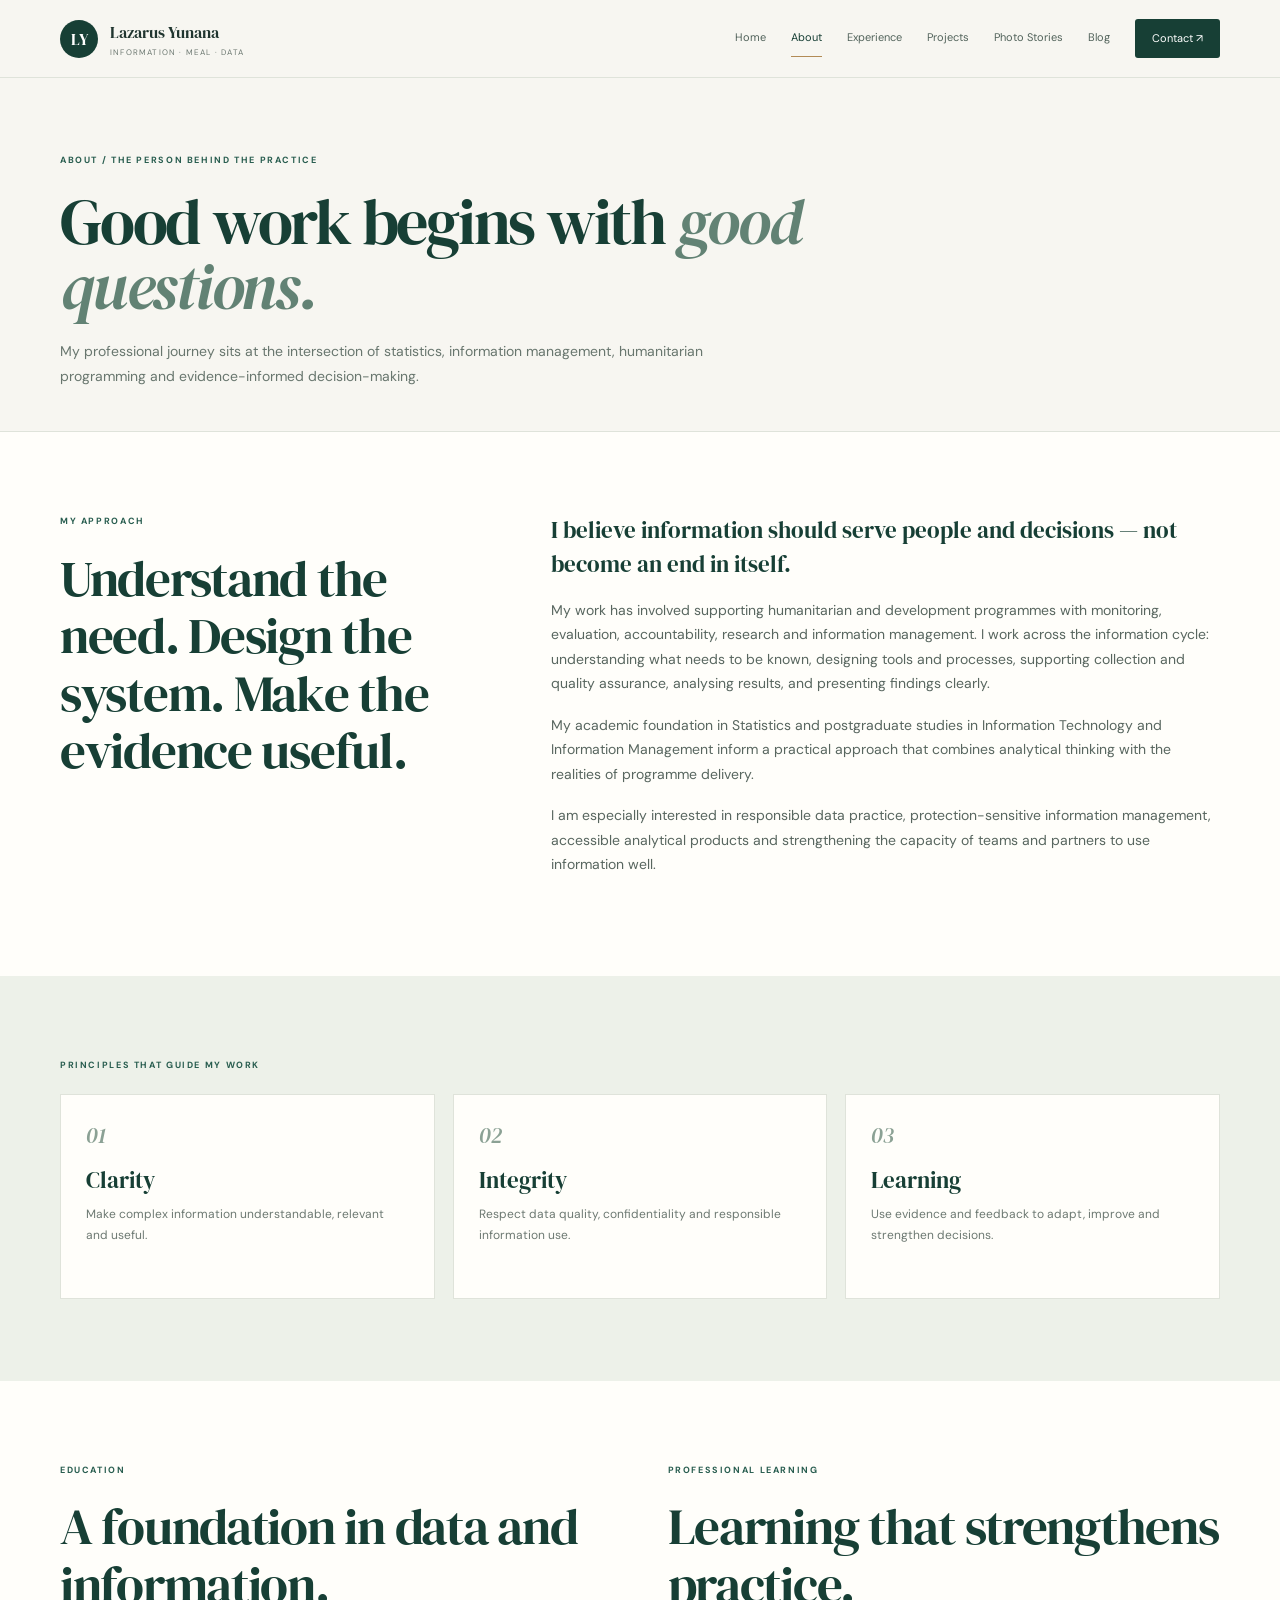
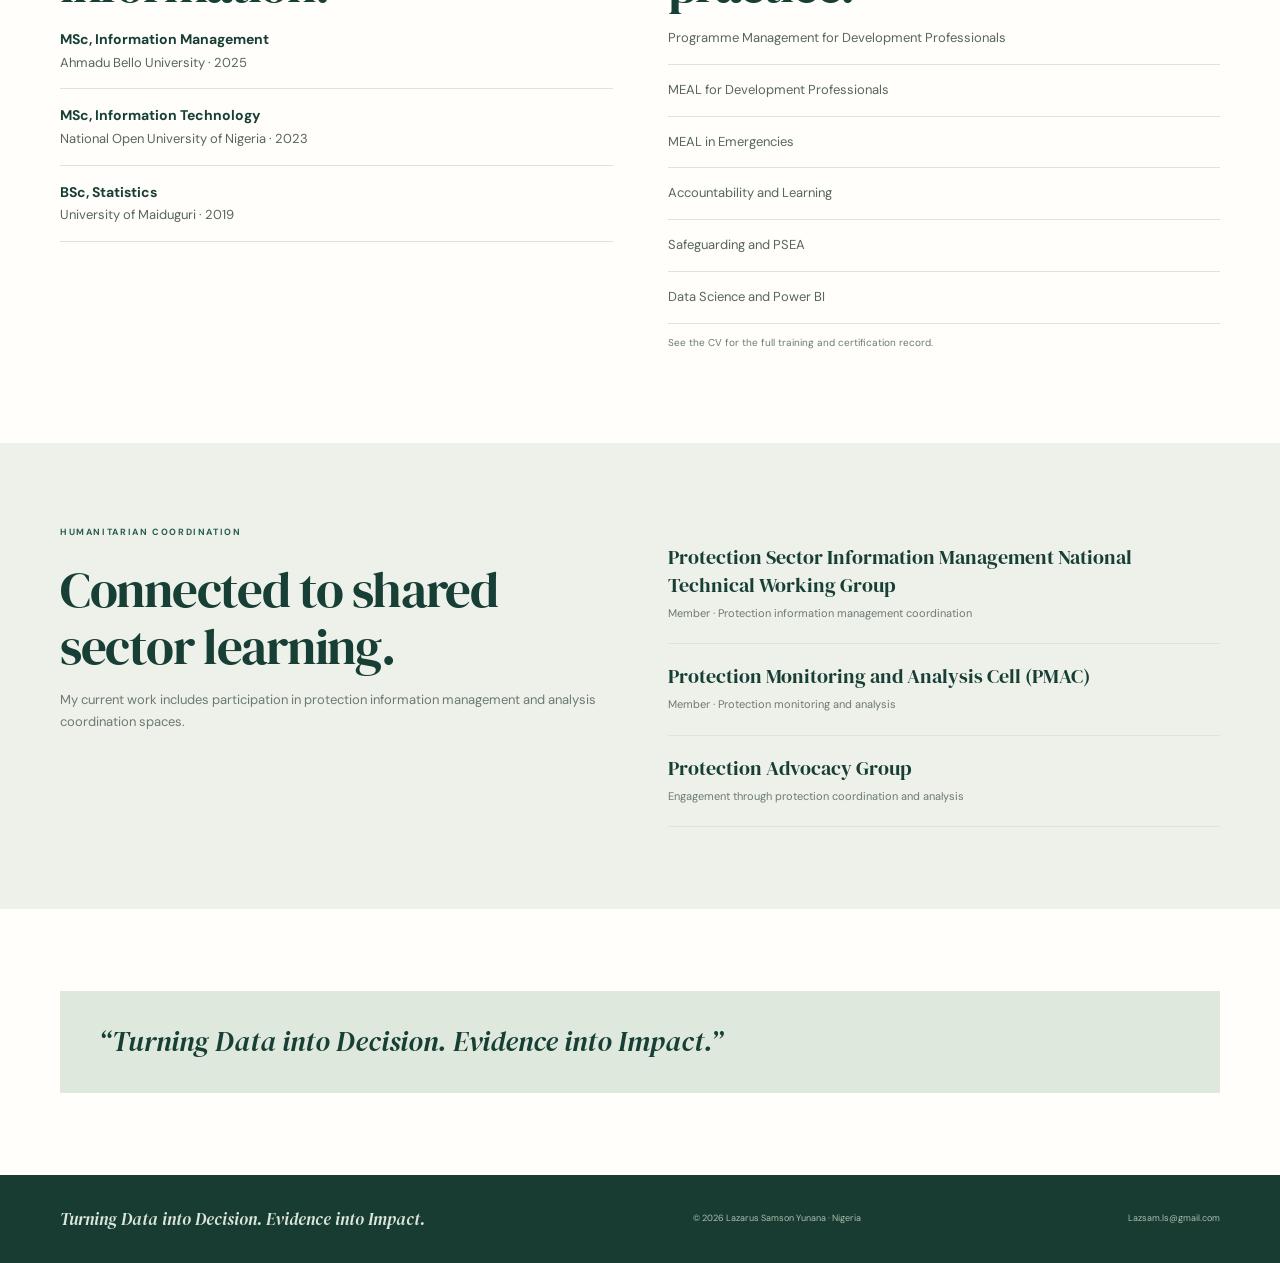
==== about.html @ 31718fa7 "Add about portfolio page" ====
<!doctype html><html lang="en"><head><meta charset="utf-8"><meta name="viewport" content="width=device-width,initial-scale=1"><meta name="description" content="Professional background, approach, education and affiliations."><meta name="theme-color" content="#173f35"><title>About | Lazarus Samson Yunana</title><link rel="stylesheet" href="style.css"><script defer src="script.js"></script></head><body><header class="site-header"><div class="container nav-wrap"><a class="brand" href="index.html"><span class="brand-mark">LY</span><span class="brand-copy"><strong>Lazarus Yunana</strong><small>Information · MEAL · Data</small></span></a><button class="menu-btn" aria-expanded="false">Menu</button><nav class="nav"><a href="index.html" >Home</a><a href="about.html" aria-current="page">About</a><a href="experience.html" >Experience</a><a href="projects.html" >Projects</a><a href="stories.html" >Photo Stories</a><a href="insights.html" >Blog</a><a class="nav-cta" href="contact.html">Contact ↗</a></nav></div></header><main>
<section class="page-hero"><div class="container"><p class="crumb">ABOUT / THE PERSON BEHIND THE PRACTICE</p><h1>Good work begins with <em>good questions.</em></h1><p class="page-lead">My professional journey sits at the intersection of statistics, information management, humanitarian programming and evidence-informed decision-making.</p></div></section>
<section class="section section-white"><div class="container intro-grid"><div><p class="section-kicker">MY APPROACH</p><h2 class="section-title">Understand the need. Design the system. Make the evidence useful.</h2></div><div class="intro-copy"><p class="lead">I believe information should serve people and decisions — not become an end in itself.</p><p>My work has involved supporting humanitarian and development programmes with monitoring, evaluation, accountability, research and information management. I work across the information cycle: understanding what needs to be known, designing tools and processes, supporting collection and quality assurance, analysing results, and presenting findings clearly.</p><p>My academic foundation in Statistics and postgraduate studies in Information Technology and Information Management inform a practical approach that combines analytical thinking with the realities of programme delivery.</p><p>I am especially interested in responsible data practice, protection-sensitive information management, accessible analytical products and strengthening the capacity of teams and partners to use information well.</p></div></div></section>
<section class="section section-sage"><div class="container"><p class="section-kicker">PRINCIPLES THAT GUIDE MY WORK</p><div class="cards"><article class="card"><span class="card-num">01</span><h3>Clarity</h3><p>Make complex information understandable, relevant and useful.</p></article><article class="card"><span class="card-num">02</span><h3>Integrity</h3><p>Respect data quality, confidentiality and responsible information use.</p></article><article class="card"><span class="card-num">03</span><h3>Learning</h3><p>Use evidence and feedback to adapt, improve and strengthen decisions.</p></article></div></div></section>
<section class="section section-white"><div class="container split"><div><p class="section-kicker">EDUCATION</p><h2 class="section-title">A foundation in data and information.</h2><ul class="detail-list"><li><strong>MSc, Information Management</strong>Ahmadu Bello University · 2025</li><li><strong>MSc, Information Technology</strong>National Open University of Nigeria · 2023</li><li><strong>BSc, Statistics</strong>University of Maiduguri · 2019</li></ul></div><div><p class="section-kicker">PROFESSIONAL LEARNING</p><h2 class="section-title">Learning that strengthens practice.</h2><ul class="detail-list"><li>Programme Management for Development Professionals</li><li>MEAL for Development Professionals</li><li>MEAL in Emergencies</li><li>Accountability and Learning</li><li>Safeguarding and PSEA</li><li>Data Science and Power BI</li></ul><p style="font-size:10px;color:var(--muted)">See the CV for the full training and certification record.</p></div></div></section>
<section class="section section-sage"><div class="container split"><div><p class="section-kicker">HUMANITARIAN COORDINATION</p><h2 class="section-title">Connected to shared sector learning.</h2><p style="color:var(--muted);font-size:13px">My current work includes participation in protection information management and analysis coordination spaces.</p></div><div><div class="affiliation"><strong>Protection Sector Information Management National Technical Working Group</strong><span>Member · Protection information management coordination</span></div><div class="affiliation"><strong>Protection Monitoring and Analysis Cell (PMAC)</strong><span>Member · Protection monitoring and analysis</span></div><div class="affiliation"><strong>Protection Advocacy Group</strong><span>Engagement through protection coordination and analysis</span></div></div></div></section><section class="section section-white"><div class="container quote-band">“Turning Data into Decision. Evidence into Impact.”</div></section></main><footer class="site-footer"><div class="container footer-wrap"><p>Turning Data into Decision. Evidence into Impact.</p><small>© <span data-year>2026</span> Lazarus Samson Yunana · Nigeria</small><small><a href="mailto:Lazsam.ls@gmail.com">Lazsam.ls@gmail.com</a></small></div></footer></body></html>
---- style.css ----
@import url('https://fonts.googleapis.com/css2?family=DM+Sans:wght@400;500;600;700&family=DM+Serif+Display:ital@0;1&display=swap');:root{--paper:#f7f6f1;--white:#fffefa;--ink:#20352f;--green:#173f35;--green2:#285d4f;--sage:#dfe8dc;--sage2:#edf1e9;--muted:#6d7972;--line:#dfe3da;--gold:#b28b56;--serif:'DM Serif Display',Georgia,serif;--sans:'DM Sans',Arial,sans-serif;--max:1160px}*{box-sizing:border-box}html{scroll-behavior:smooth}body{margin:0;background:var(--paper);color:var(--ink);font:15px/1.75 var(--sans)}a{color:inherit;text-decoration:none}img{max-width:100%;display:block}.container{width:min(var(--max),calc(100% - 52px));margin:auto}.site-header{height:78px;background:#f7f6f1f2;border-bottom:1px solid var(--line);position:sticky;top:0;z-index:20;backdrop-filter:blur(12px)}.nav-wrap{height:100%;display:flex;align-items:center;justify-content:space-between;gap:25px}.brand{display:flex;align-items:center;gap:12px}.brand-mark{width:38px;height:38px;border-radius:50%;background:var(--green);color:white;display:grid;place-items:center;font:16px var(--serif)}.brand-copy{display:flex;flex-direction:column;line-height:1.25}.brand-copy strong{font:16px var(--serif)}.brand-copy small{font-size:8px;letter-spacing:.15em;color:var(--muted);text-transform:uppercase;margin-top:4px}.nav{display:flex;align-items:center;gap:25px;font-size:11px;color:#52635b}.nav a{padding:8px 0;border-bottom:1px solid transparent}.nav a:hover,.nav a[aria-current=page]{color:var(--green);border-color:var(--gold)}.nav .nav-cta{background:var(--green);color:white;padding:10px 17px;border:0;border-radius:3px}.menu-btn{display:none;background:none;border:1px solid var(--line);padding:9px 11px;color:var(--green)}.hero{padding:82px 0 60px}.hero-grid{display:grid;grid-template-columns:1.15fr .85fr;gap:75px;align-items:center}.eyebrow,.section-kicker,.crumb{font-size:9px;font-weight:700;letter-spacing:.18em;text-transform:uppercase;color:var(--green2);margin:0 0 20px}.hero h1,.page-hero h1{font:clamp(48px,6vw,78px)/1.02 var(--serif);letter-spacing:-.035em;color:var(--green);margin:0}.hero h1 em,.page-hero h1 em{color:#628274;font-weight:400}.hero-lead{font-size:17px;max-width:650px;color:#53635b;margin:25px 0 12px}.hero-tagline{font:22px/1.4 var(--serif);color:var(--green2);margin:25px 0 0}.hero-actions{display:flex;gap:12px;flex-wrap:wrap;margin-top:30px}.btn{display:inline-flex;align-items:center;gap:18px;padding:12px 17px;border:1px solid var(--green);font-size:11px;font-weight:700;border-radius:3px;transition:.2s}.btn-primary{background:var(--green);color:white}.btn:hover{transform:translateY(-2px);box-shadow:0 8px 20px #183c2d18}.portrait-wrap{position:relative;max-width:390px;margin:auto}.portrait-wrap:before{content:'';position:absolute;inset:18px -18px -18px 18px;background:var(--sage)}.portrait{position:relative;width:100%;aspect-ratio:4/5;object-fit:cover;object-position:center 30%;background:#e8e8df}.portrait-note{position:absolute;bottom:20px;left:-32px;background:var(--green);color:white;padding:14px 17px;font:14px var(--serif);max-width:190px}.hero-foot{display:flex;gap:25px;flex-wrap:wrap;border-top:1px solid var(--line);margin-top:65px;padding-top:18px;color:var(--muted);font-size:10px}.hero-foot strong{color:var(--green);letter-spacing:.12em;font-size:9px}.section{padding:82px 0}.section-white{background:var(--white)}.section-sage{background:var(--sage2)}.section-dark{background:var(--green);color:white}.section-heading{display:flex;justify-content:space-between;align-items:end;gap:45px;margin-bottom:36px}.section-heading h2,.section-title{font:clamp(35px,4vw,52px)/1.12 var(--serif);color:var(--green);margin:0;letter-spacing:-.025em}.section-dark .section-heading h2{color:white}.section-heading>p{max-width:420px;color:var(--muted);font-size:13px;margin:0}.section-dark .section-heading>p{color:#c2d0c8}.intro-grid{display:grid;grid-template-columns:.75fr 1.25fr;gap:90px}.intro-copy p{margin:0 0 17px;color:#58665f;font-size:14px}.intro-copy .lead{font:23px/1.45 var(--serif);color:var(--green)}.text-link{display:inline-flex;gap:10px;align-items:center;border-bottom:1px solid #aab8ae;padding-bottom:4px;font-size:11px;font-weight:700;color:var(--green);margin-top:12px}.cards{display:grid;grid-template-columns:repeat(3,1fr);gap:18px}.card{background:var(--white);border:1px solid var(--line);padding:25px;min-height:205px}.card-num{font:italic 22px var(--serif);color:#8ba194}.card h3{font:23px/1.2 var(--serif);margin:16px 0 9px;color:var(--green)}.card p{font-size:12px;color:var(--muted);margin:0}.project-grid{display:grid;grid-template-columns:repeat(2,1fr);gap:22px}.project-card{background:var(--white);border:1px solid var(--line);overflow:hidden}.project-art{height:210px;background:var(--green);position:relative;overflow:hidden;display:grid;place-items:center;color:#e5eee5}.project-art:before{content:'';position:absolute;inset:0;background-image:linear-gradient(#ffffff12 1px,transparent 1px),linear-gradient(90deg,#ffffff12 1px,transparent 1px);background-size:30px 30px}.art-words{position:relative;text-align:center;font:italic 29px/1.2 var(--serif);z-index:1}.art-words small{display:block;font:8px var(--sans);letter-spacing:.2em;text-transform:uppercase;margin-bottom:14px;color:#c4d4c9}.art-sage{background:#dfe8dc;color:var(--green)}.art-sage:before{background-image:linear-gradient(#214b3b16 1px,transparent 1px),linear-gradient(90deg,#214b3b16 1px,transparent 1px)}.project-body{padding:23px}.project-meta{font-size:8px;letter-spacing:.16em;color:var(--gold);font-weight:700;text-transform:uppercase}.project-body h3{font:26px/1.15 var(--serif);margin:10px 0;color:var(--green)}.project-body p{font-size:12px;color:var(--muted);margin:0 0 14px}.project-tools,.timeline-tags{display:flex;flex-wrap:wrap;gap:7px;margin-top:15px}.project-tools span,.timeline-tags span{font-size:9px;padding:5px 9px;background:var(--sage2);color:#50665a;border-radius:20px}.page-hero{padding:75px 0 43px;border-bottom:1px solid var(--line)}.page-hero h1{font-size:clamp(43px,5vw,66px);max-width:850px}.page-lead{max-width:720px;color:#68766e;font-size:14px;margin:20px 0 0}.timeline{max-width:930px;margin:auto}.timeline-item{display:grid;grid-template-columns:150px 1fr;gap:35px;padding:26px 0;border-bottom:1px solid var(--line)}.timeline-date{font-size:10px;color:var(--gold);letter-spacing:.08em;font-weight:700}.timeline-item h3{font:25px/1.2 var(--serif);color:var(--green);margin:0 0 5px}.timeline-item h4{font-size:11px;color:#68776e;margin:0 0 12px}.timeline-item p{font-size:12px;color:var(--muted);margin:0;max-width:720px}.split{display:grid;grid-template-columns:1fr 1fr;gap:55px;align-items:start}.detail-list{list-style:none;padding:0;margin:0}.detail-list li{padding:14px 0;border-bottom:1px solid var(--line);font-size:13px;color:#58665f}.detail-list strong{display:block;color:var(--green);font-size:14px}.affiliation{padding:18px 0;border-bottom:1px solid var(--line)}.affiliation strong{display:block;font:20px var(--serif);color:var(--green)}.affiliation span{font-size:11px;color:var(--muted)}.embed-grid{display:grid;grid-template-columns:1fr 1fr;gap:20px}.embed-card{border:1px solid var(--line);background:var(--white);padding:18px}.embed-card h3{font:23px var(--serif);margin:4px 0 14px;color:var(--green)}.embed-card iframe{width:100%;height:390px;border:0;background:#eef1eb}.embed-note{font-size:10px;color:var(--muted);margin-top:12px}.story-placeholder{border:1px dashed #b8c5b9;background:#f3f5ef;padding:38px;text-align:center;color:var(--muted)}.story-placeholder strong{display:block;font:25px var(--serif);color:var(--green);margin-bottom:8px}.contact-grid{display:grid;grid-template-columns:1fr 1fr;gap:65px}.contact-method{padding:17px 0;border-bottom:1px solid var(--line);display:flex;justify-content:space-between;gap:15px}.contact-method small{display:block;color:var(--gold);font-size:8px;letter-spacing:.16em;font-weight:700}.contact-method strong{font-size:14px;color:var(--green)}.quote-band{background:var(--sage);padding:32px 38px;font:italic 28px/1.35 var(--serif);color:var(--green)}.site-footer{background:#183c32;color:#dbe5dc;padding:32px 0}.footer-wrap{display:flex;justify-content:space-between;align-items:center;gap:20px;flex-wrap:wrap}.footer-wrap p{font:italic 17px var(--serif);margin:0}.footer-wrap small{font-size:9px;color:#aebeb2}@media(max-width:900px){.nav{gap:13px}.hero-grid{gap:40px}.cards{grid-template-columns:repeat(2,1fr)}}@media(max-width:700px){.container{width:min(100% - 34px,var(--max))}.site-header{height:68px}.brand-copy strong{font-size:14px}.brand-copy small{font-size:7px}.menu-btn{display:block}.nav{display:none;position:absolute;top:67px;left:0;right:0;background:var(--paper);padding:16px 22px 22px;border-bottom:1px solid var(--line);flex-direction:column;align-items:stretch;gap:4px}.nav.open{display:flex}.nav a{padding:10px}.nav .nav-cta{text-align:center;margin-top:8px}.hero{padding:53px 0 35px}.hero-grid{grid-template-columns:1fr;gap:40px}.hero h1{font-size:48px}.hero-lead{font-size:15px}.portrait-wrap{max-width:290px}.portrait-note{left:-12px}.hero-foot{margin-top:45px;gap:13px}.section{padding:58px 0}.section-heading,.intro-grid,.split,.contact-grid{display:grid;grid-template-columns:1fr;gap:20px}.section-heading h2,.section-title{font-size:39px}.cards,.project-grid,.embed-grid{grid-template-columns:1fr}.timeline-item{grid-template-columns:1fr;gap:7px;padding:22px 0}.timeline-item h3{font-size:23px}.embed-card iframe{height:330px}.page-hero{padding:52px 0 35px}.page-hero h1{font-size:46px}.quote-band{padding:25px;font-size:24px}.footer-wrap{align-items:flex-start;flex-direction:column}.project-art{height:180px}}
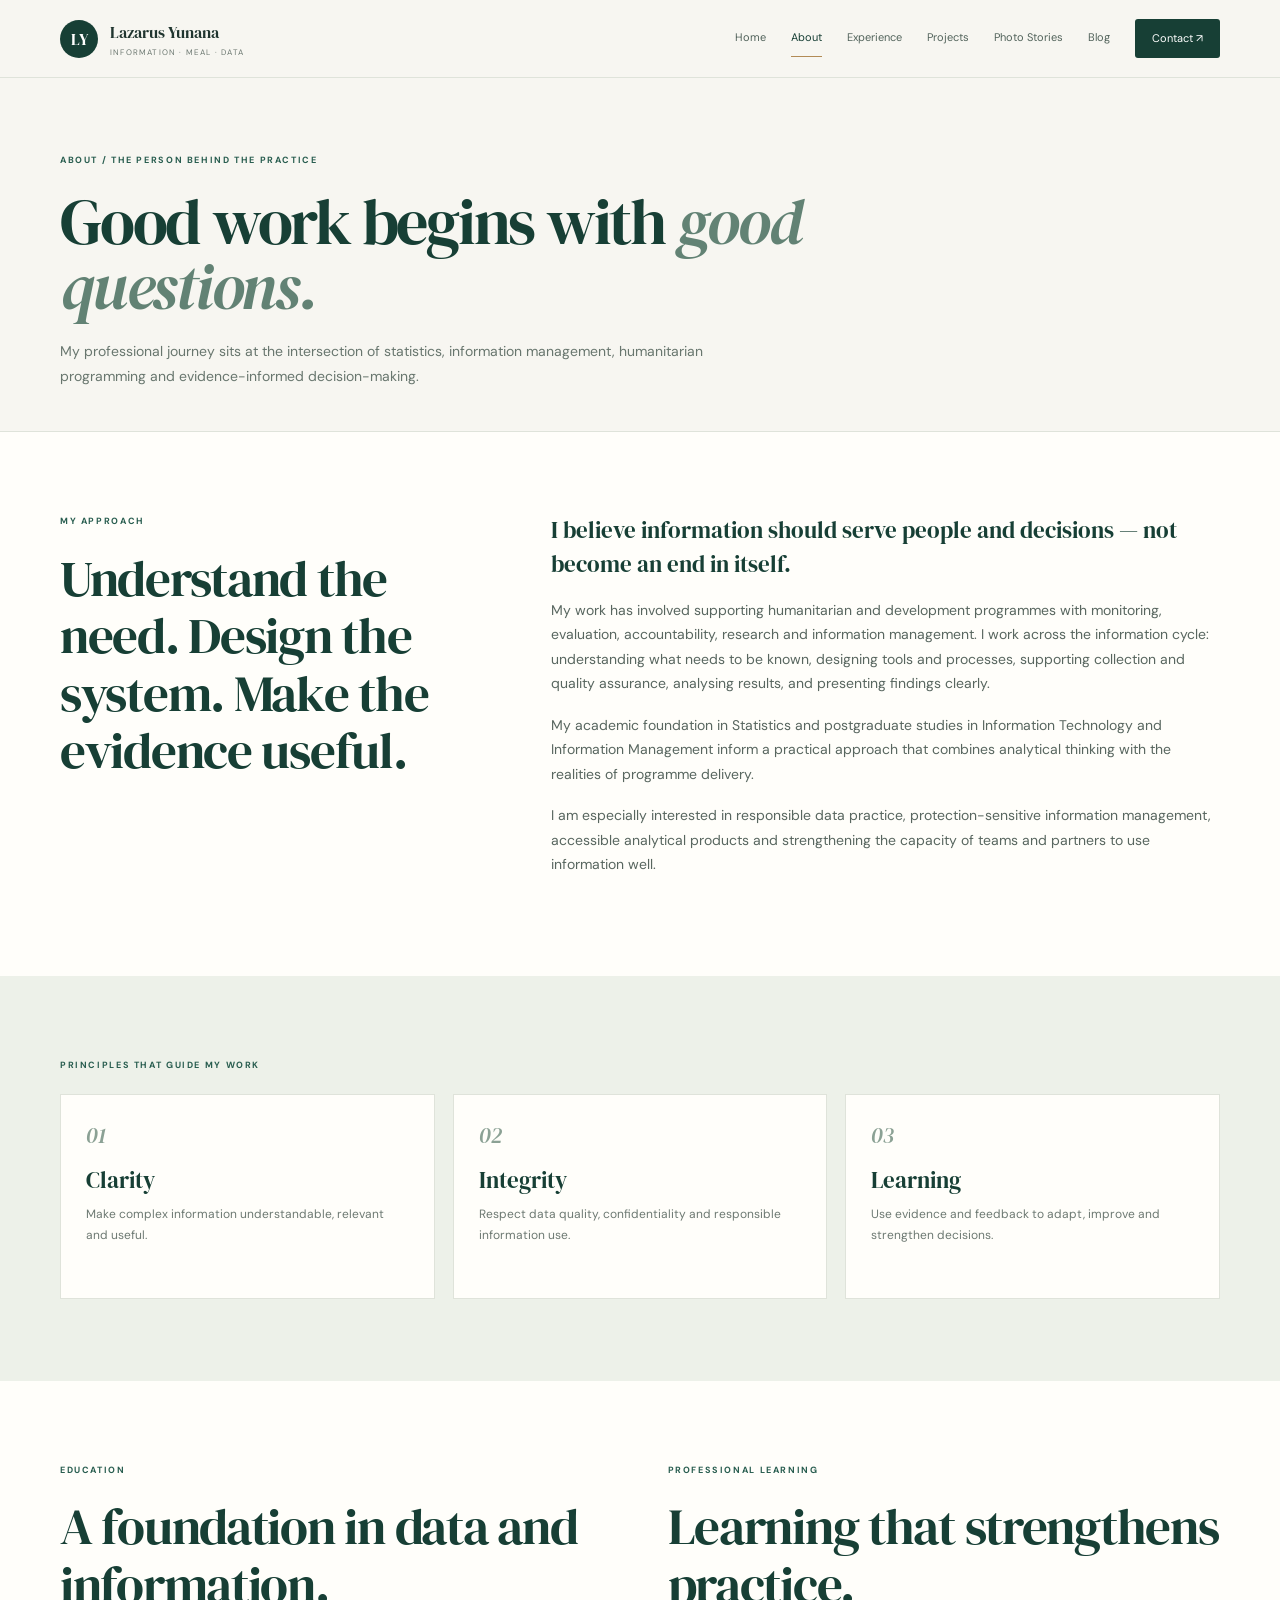
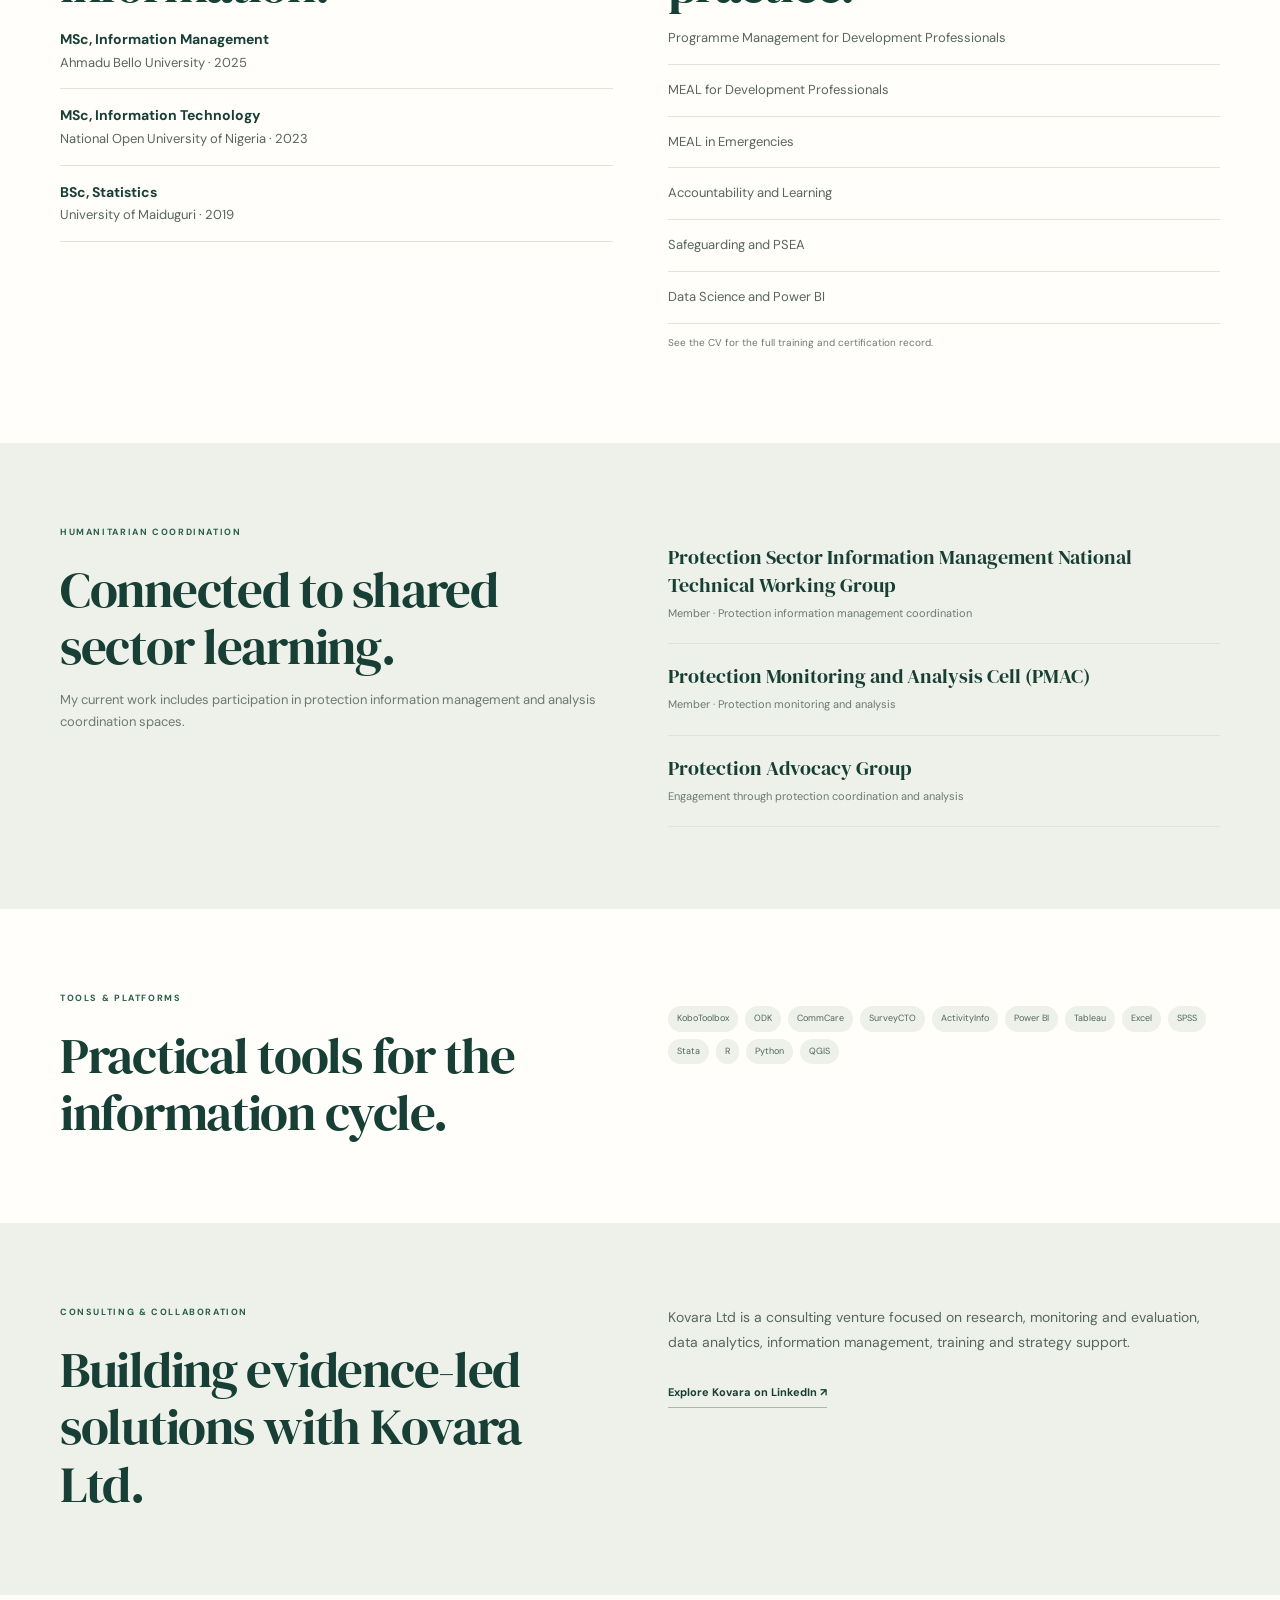
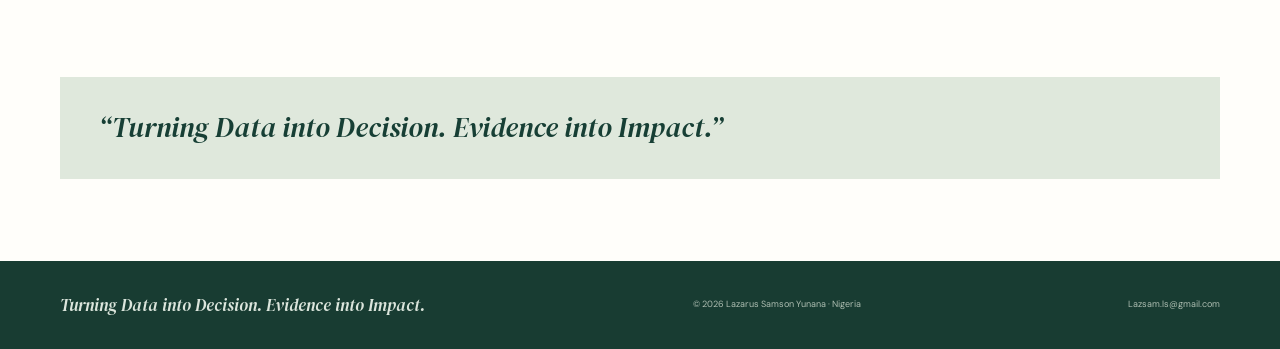
==== commit 1cc012b2: "Add technical platforms and Kovara Ltd profile" ====
--- a/about.html
+++ b/about.html
@@ -3,4 +3,4 @@
 <section class="section section-white"><div class="container intro-grid"><div><p class="section-kicker">MY APPROACH</p><h2 class="section-title">Understand the need. Design the system. Make the evidence useful.</h2></div><div class="intro-copy"><p class="lead">I believe information should serve people and decisions — not become an end in itself.</p><p>My work has involved supporting humanitarian and development programmes with monitoring, evaluation, accountability, research and information management. I work across the information cycle: understanding what needs to be known, designing tools and processes, supporting collection and quality assurance, analysing results, and presenting findings clearly.</p><p>My academic foundation in Statistics and postgraduate studies in Information Technology and Information Management inform a practical approach that combines analytical thinking with the realities of programme delivery.</p><p>I am especially interested in responsible data practice, protection-sensitive information management, accessible analytical products and strengthening the capacity of teams and partners to use information well.</p></div></div></section>
 <section class="section section-sage"><div class="container"><p class="section-kicker">PRINCIPLES THAT GUIDE MY WORK</p><div class="cards"><article class="card"><span class="card-num">01</span><h3>Clarity</h3><p>Make complex information understandable, relevant and useful.</p></article><article class="card"><span class="card-num">02</span><h3>Integrity</h3><p>Respect data quality, confidentiality and responsible information use.</p></article><article class="card"><span class="card-num">03</span><h3>Learning</h3><p>Use evidence and feedback to adapt, improve and strengthen decisions.</p></article></div></div></section>
 <section class="section section-white"><div class="container split"><div><p class="section-kicker">EDUCATION</p><h2 class="section-title">A foundation in data and information.</h2><ul class="detail-list"><li><strong>MSc, Information Management</strong>Ahmadu Bello University · 2025</li><li><strong>MSc, Information Technology</strong>National Open University of Nigeria · 2023</li><li><strong>BSc, Statistics</strong>University of Maiduguri · 2019</li></ul></div><div><p class="section-kicker">PROFESSIONAL LEARNING</p><h2 class="section-title">Learning that strengthens practice.</h2><ul class="detail-list"><li>Programme Management for Development Professionals</li><li>MEAL for Development Professionals</li><li>MEAL in Emergencies</li><li>Accountability and Learning</li><li>Safeguarding and PSEA</li><li>Data Science and Power BI</li></ul><p style="font-size:10px;color:var(--muted)">See the CV for the full training and certification record.</p></div></div></section>
-<section class="section section-sage"><div class="container split"><div><p class="section-kicker">HUMANITARIAN COORDINATION</p><h2 class="section-title">Connected to shared sector learning.</h2><p style="color:var(--muted);font-size:13px">My current work includes participation in protection information management and analysis coordination spaces.</p></div><div><div class="affiliation"><strong>Protection Sector Information Management National Technical Working Group</strong><span>Member · Protection information management coordination</span></div><div class="affiliation"><strong>Protection Monitoring and Analysis Cell (PMAC)</strong><span>Member · Protection monitoring and analysis</span></div><div class="affiliation"><strong>Protection Advocacy Group</strong><span>Engagement through protection coordination and analysis</span></div></div></div></section><section class="section section-white"><div class="container quote-band">“Turning Data into Decision. Evidence into Impact.”</div></section></main><footer class="site-footer"><div class="container footer-wrap"><p>Turning Data into Decision. Evidence into Impact.</p><small>© <span data-year>2026</span> Lazarus Samson Yunana · Nigeria</small><small><a href="mailto:Lazsam.ls@gmail.com">Lazsam.ls@gmail.com</a></small></div></footer></body></html>+<section class="section section-sage"><div class="container split"><div><p class="section-kicker">HUMANITARIAN COORDINATION</p><h2 class="section-title">Connected to shared sector learning.</h2><p style="color:var(--muted);font-size:13px">My current work includes participation in protection information management and analysis coordination spaces.</p></div><div><div class="affiliation"><strong>Protection Sector Information Management National Technical Working Group</strong><span>Member · Protection information management coordination</span></div><div class="affiliation"><strong>Protection Monitoring and Analysis Cell (PMAC)</strong><span>Member · Protection monitoring and analysis</span></div><div class="affiliation"><strong>Protection Advocacy Group</strong><span>Engagement through protection coordination and analysis</span></div></div></div></section><section class="section section-white"><div class="container split"><div><p class="section-kicker">TOOLS & PLATFORMS</p><h2 class="section-title">Practical tools for the information cycle.</h2></div><div class="project-tools"><span>KoboToolbox</span><span>ODK</span><span>CommCare</span><span>SurveyCTO</span><span>ActivityInfo</span><span>Power BI</span><span>Tableau</span><span>Excel</span><span>SPSS</span><span>Stata</span><span>R</span><span>Python</span><span>QGIS</span></div></div></section><section class="section section-sage"><div class="container split"><div><p class="section-kicker">CONSULTING & COLLABORATION</p><h2 class="section-title">Building evidence-led solutions with Kovara Ltd.</h2></div><div class="intro-copy"><p>Kovara Ltd is a consulting venture focused on research, monitoring and evaluation, data analytics, information management, training and strategy support.</p><a class="text-link" href="https://www.linkedin.com/company/kovara-ltd/" target="_blank" rel="noopener">Explore Kovara on LinkedIn ↗</a></div></div></section><section class="section section-white"><div class="container quote-band">“Turning Data into Decision. Evidence into Impact.”</div></section></main><footer class="site-footer"><div class="container footer-wrap"><p>Turning Data into Decision. Evidence into Impact.</p><small>© <span data-year>2026</span> Lazarus Samson Yunana · Nigeria</small><small><a href="mailto:Lazsam.ls@gmail.com">Lazsam.ls@gmail.com</a></small></div></footer></body></html>
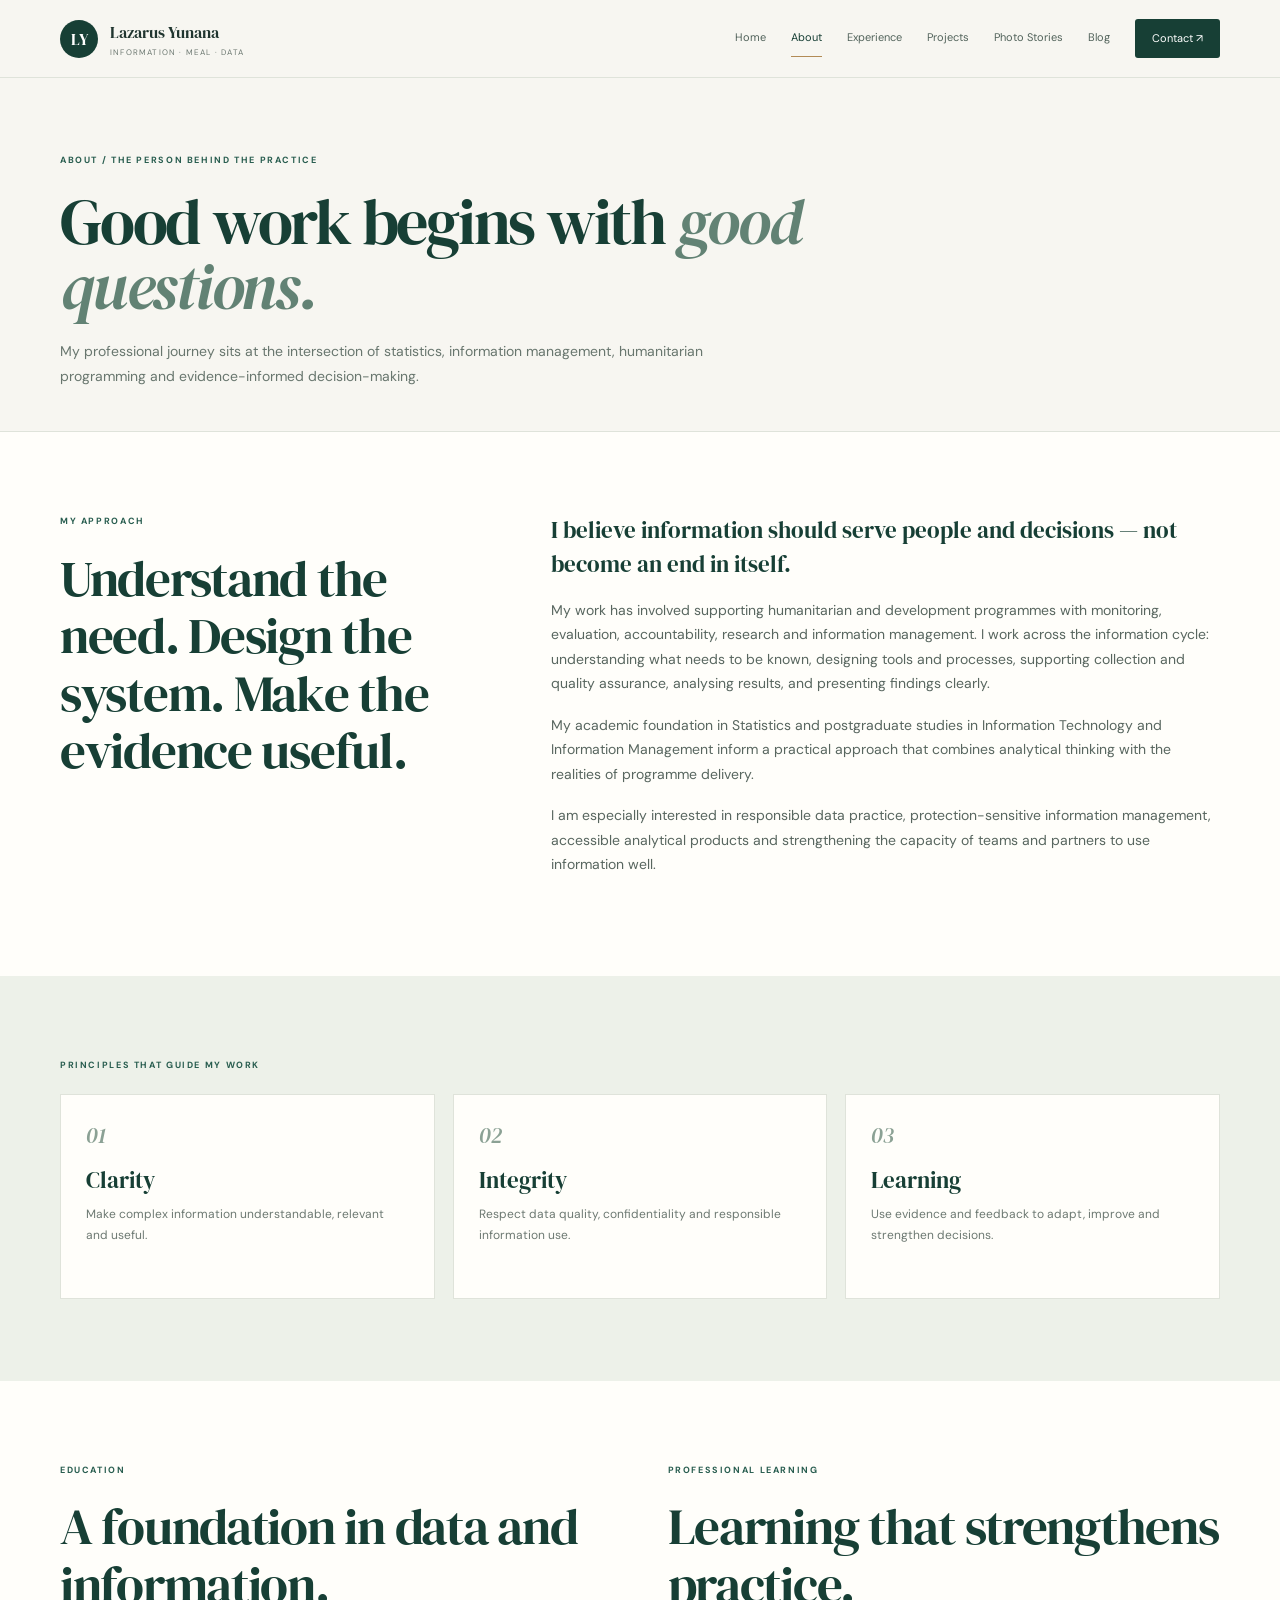
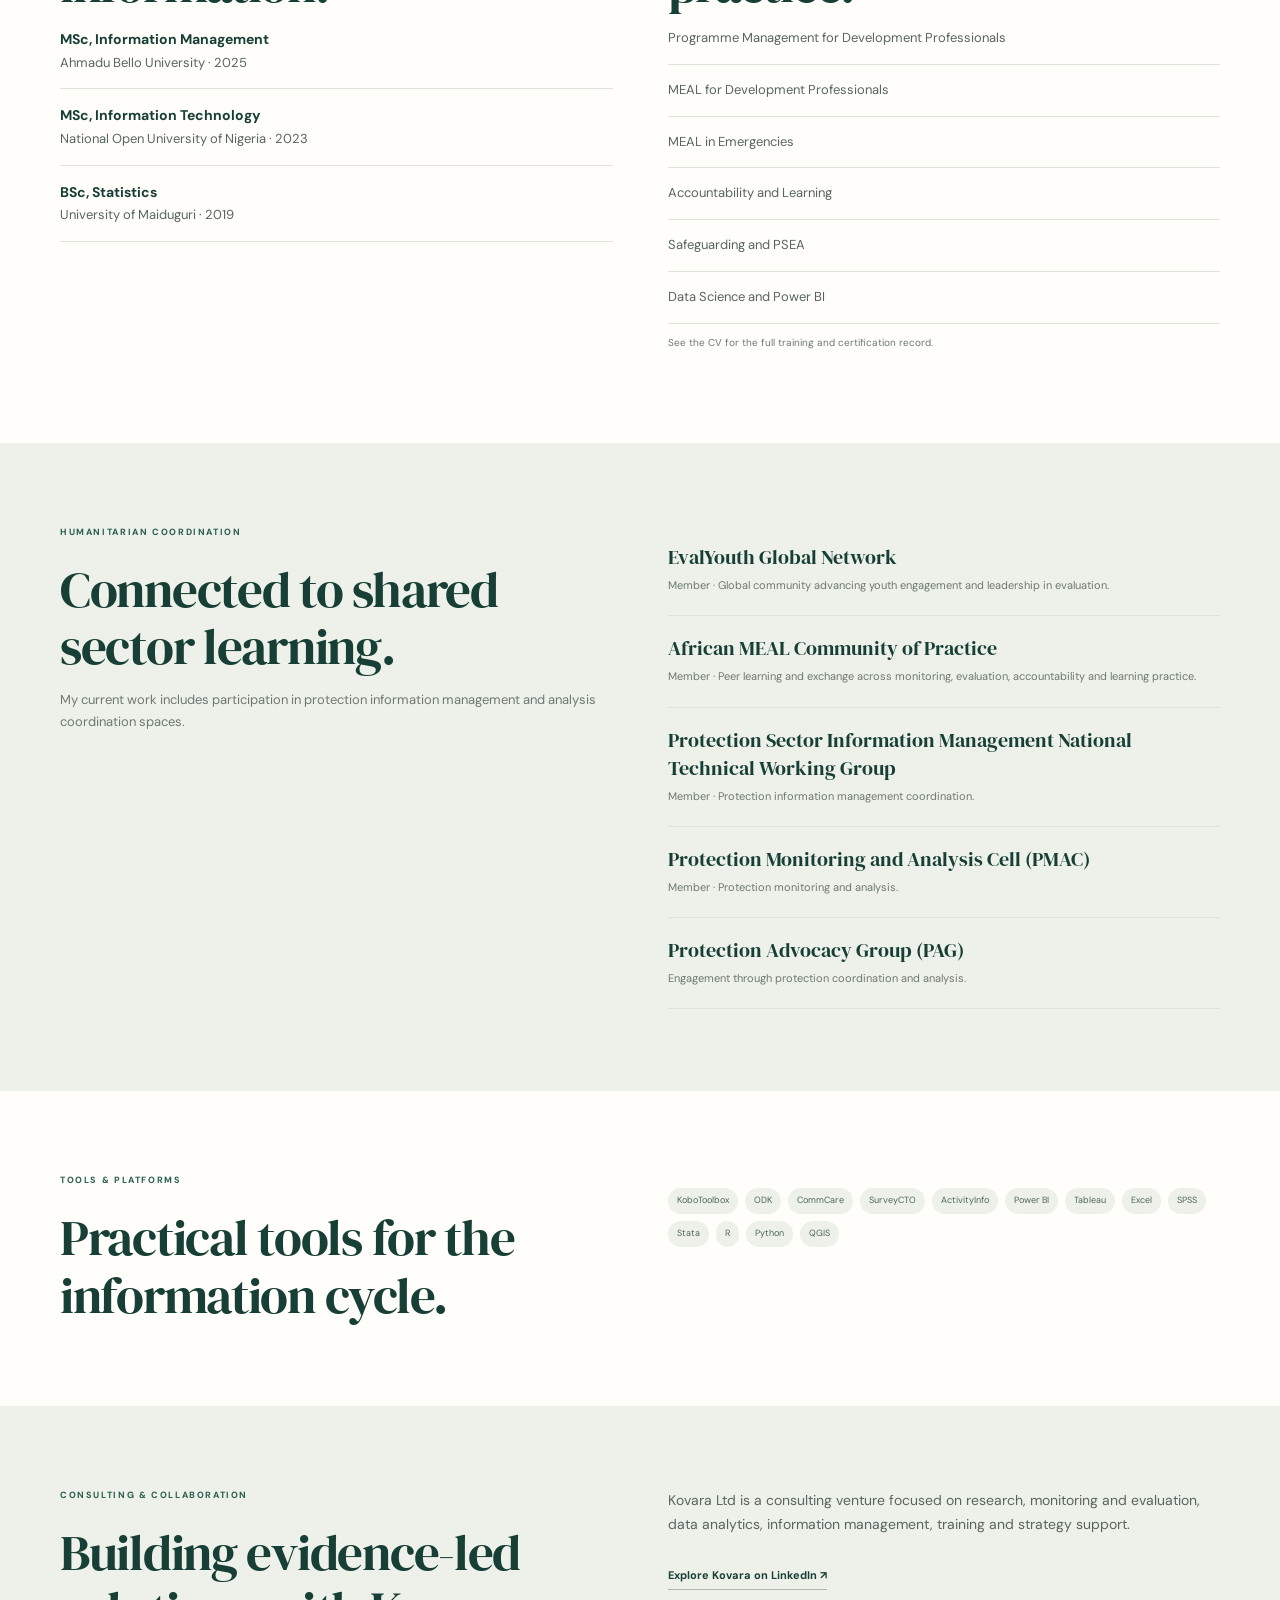
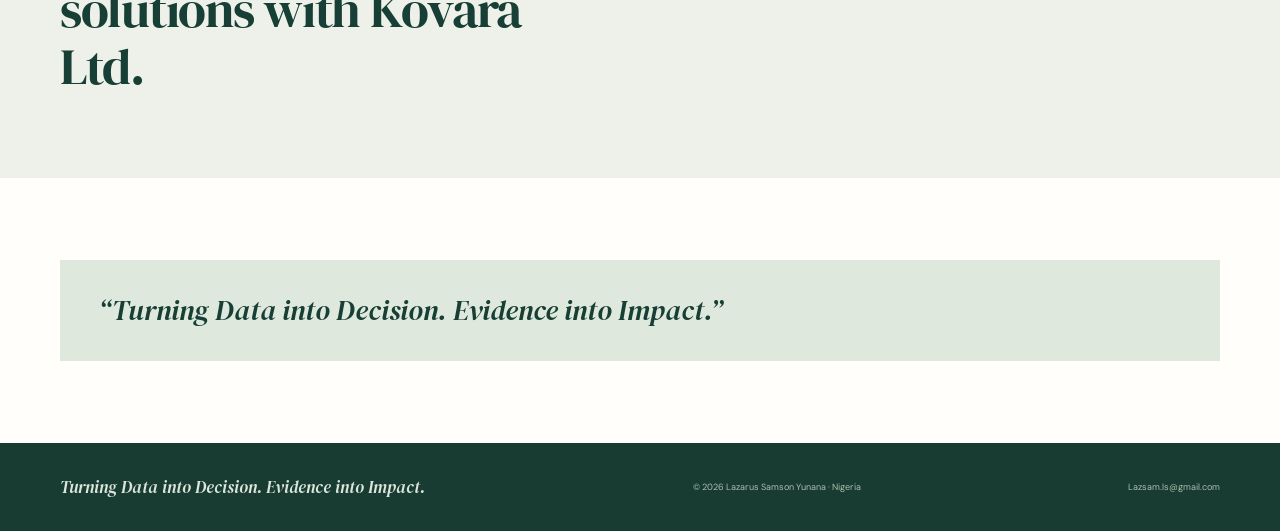
==== commit b78eda96: "Add EvalYouth and African MEAL community affiliations" ====
--- a/about.html
+++ b/about.html
@@ -3,4 +3,4 @@
 <section class="section section-white"><div class="container intro-grid"><div><p class="section-kicker">MY APPROACH</p><h2 class="section-title">Understand the need. Design the system. Make the evidence useful.</h2></div><div class="intro-copy"><p class="lead">I believe information should serve people and decisions — not become an end in itself.</p><p>My work has involved supporting humanitarian and development programmes with monitoring, evaluation, accountability, research and information management. I work across the information cycle: understanding what needs to be known, designing tools and processes, supporting collection and quality assurance, analysing results, and presenting findings clearly.</p><p>My academic foundation in Statistics and postgraduate studies in Information Technology and Information Management inform a practical approach that combines analytical thinking with the realities of programme delivery.</p><p>I am especially interested in responsible data practice, protection-sensitive information management, accessible analytical products and strengthening the capacity of teams and partners to use information well.</p></div></div></section>
 <section class="section section-sage"><div class="container"><p class="section-kicker">PRINCIPLES THAT GUIDE MY WORK</p><div class="cards"><article class="card"><span class="card-num">01</span><h3>Clarity</h3><p>Make complex information understandable, relevant and useful.</p></article><article class="card"><span class="card-num">02</span><h3>Integrity</h3><p>Respect data quality, confidentiality and responsible information use.</p></article><article class="card"><span class="card-num">03</span><h3>Learning</h3><p>Use evidence and feedback to adapt, improve and strengthen decisions.</p></article></div></div></section>
 <section class="section section-white"><div class="container split"><div><p class="section-kicker">EDUCATION</p><h2 class="section-title">A foundation in data and information.</h2><ul class="detail-list"><li><strong>MSc, Information Management</strong>Ahmadu Bello University · 2025</li><li><strong>MSc, Information Technology</strong>National Open University of Nigeria · 2023</li><li><strong>BSc, Statistics</strong>University of Maiduguri · 2019</li></ul></div><div><p class="section-kicker">PROFESSIONAL LEARNING</p><h2 class="section-title">Learning that strengthens practice.</h2><ul class="detail-list"><li>Programme Management for Development Professionals</li><li>MEAL for Development Professionals</li><li>MEAL in Emergencies</li><li>Accountability and Learning</li><li>Safeguarding and PSEA</li><li>Data Science and Power BI</li></ul><p style="font-size:10px;color:var(--muted)">See the CV for the full training and certification record.</p></div></div></section>
-<section class="section section-sage"><div class="container split"><div><p class="section-kicker">HUMANITARIAN COORDINATION</p><h2 class="section-title">Connected to shared sector learning.</h2><p style="color:var(--muted);font-size:13px">My current work includes participation in protection information management and analysis coordination spaces.</p></div><div><div class="affiliation"><strong>Protection Sector Information Management National Technical Working Group</strong><span>Member · Protection information management coordination</span></div><div class="affiliation"><strong>Protection Monitoring and Analysis Cell (PMAC)</strong><span>Member · Protection monitoring and analysis</span></div><div class="affiliation"><strong>Protection Advocacy Group</strong><span>Engagement through protection coordination and analysis</span></div></div></div></section><section class="section section-white"><div class="container split"><div><p class="section-kicker">TOOLS & PLATFORMS</p><h2 class="section-title">Practical tools for the information cycle.</h2></div><div class="project-tools"><span>KoboToolbox</span><span>ODK</span><span>CommCare</span><span>SurveyCTO</span><span>ActivityInfo</span><span>Power BI</span><span>Tableau</span><span>Excel</span><span>SPSS</span><span>Stata</span><span>R</span><span>Python</span><span>QGIS</span></div></div></section><section class="section section-sage"><div class="container split"><div><p class="section-kicker">CONSULTING & COLLABORATION</p><h2 class="section-title">Building evidence-led solutions with Kovara Ltd.</h2></div><div class="intro-copy"><p>Kovara Ltd is a consulting venture focused on research, monitoring and evaluation, data analytics, information management, training and strategy support.</p><a class="text-link" href="https://www.linkedin.com/company/kovara-ltd/" target="_blank" rel="noopener">Explore Kovara on LinkedIn ↗</a></div></div></section><section class="section section-white"><div class="container quote-band">“Turning Data into Decision. Evidence into Impact.”</div></section></main><footer class="site-footer"><div class="container footer-wrap"><p>Turning Data into Decision. Evidence into Impact.</p><small>© <span data-year>2026</span> Lazarus Samson Yunana · Nigeria</small><small><a href="mailto:Lazsam.ls@gmail.com">Lazsam.ls@gmail.com</a></small></div></footer></body></html>+<section class="section section-sage"><div class="container split"><div><p class="section-kicker">HUMANITARIAN COORDINATION</p><h2 class="section-title">Connected to shared sector learning.</h2><p style="color:var(--muted);font-size:13px">My current work includes participation in protection information management and analysis coordination spaces.</p></div><div><div class="affiliation"><strong>EvalYouth Global Network</strong><span>Member · Global community advancing youth engagement and leadership in evaluation.</span></div><div class="affiliation"><strong>African MEAL Community of Practice</strong><span>Member · Peer learning and exchange across monitoring, evaluation, accountability and learning practice.</span></div><div class="affiliation"><strong>Protection Sector Information Management National Technical Working Group</strong><span>Member · Protection information management coordination.</span></div><div class="affiliation"><strong>Protection Monitoring and Analysis Cell (PMAC)</strong><span>Member · Protection monitoring and analysis.</span></div><div class="affiliation"><strong>Protection Advocacy Group (PAG)</strong><span>Engagement through protection coordination and analysis.</span></div></div></div></section><section class="section section-white"><div class="container split"><div><p class="section-kicker">TOOLS & PLATFORMS</p><h2 class="section-title">Practical tools for the information cycle.</h2></div><div class="project-tools"><span>KoboToolbox</span><span>ODK</span><span>CommCare</span><span>SurveyCTO</span><span>ActivityInfo</span><span>Power BI</span><span>Tableau</span><span>Excel</span><span>SPSS</span><span>Stata</span><span>R</span><span>Python</span><span>QGIS</span></div></div></section><section class="section section-sage"><div class="container split"><div><p class="section-kicker">CONSULTING & COLLABORATION</p><h2 class="section-title">Building evidence-led solutions with Kovara Ltd.</h2></div><div class="intro-copy"><p>Kovara Ltd is a consulting venture focused on research, monitoring and evaluation, data analytics, information management, training and strategy support.</p><a class="text-link" href="https://www.linkedin.com/company/kovara-ltd/" target="_blank" rel="noopener">Explore Kovara on LinkedIn ↗</a></div></div></section><section class="section section-white"><div class="container quote-band">“Turning Data into Decision. Evidence into Impact.”</div></section></main><footer class="site-footer"><div class="container footer-wrap"><p>Turning Data into Decision. Evidence into Impact.</p><small>© <span data-year>2026</span> Lazarus Samson Yunana · Nigeria</small><small><a href="mailto:Lazsam.ls@gmail.com">Lazsam.ls@gmail.com</a></small></div></footer></body></html>
